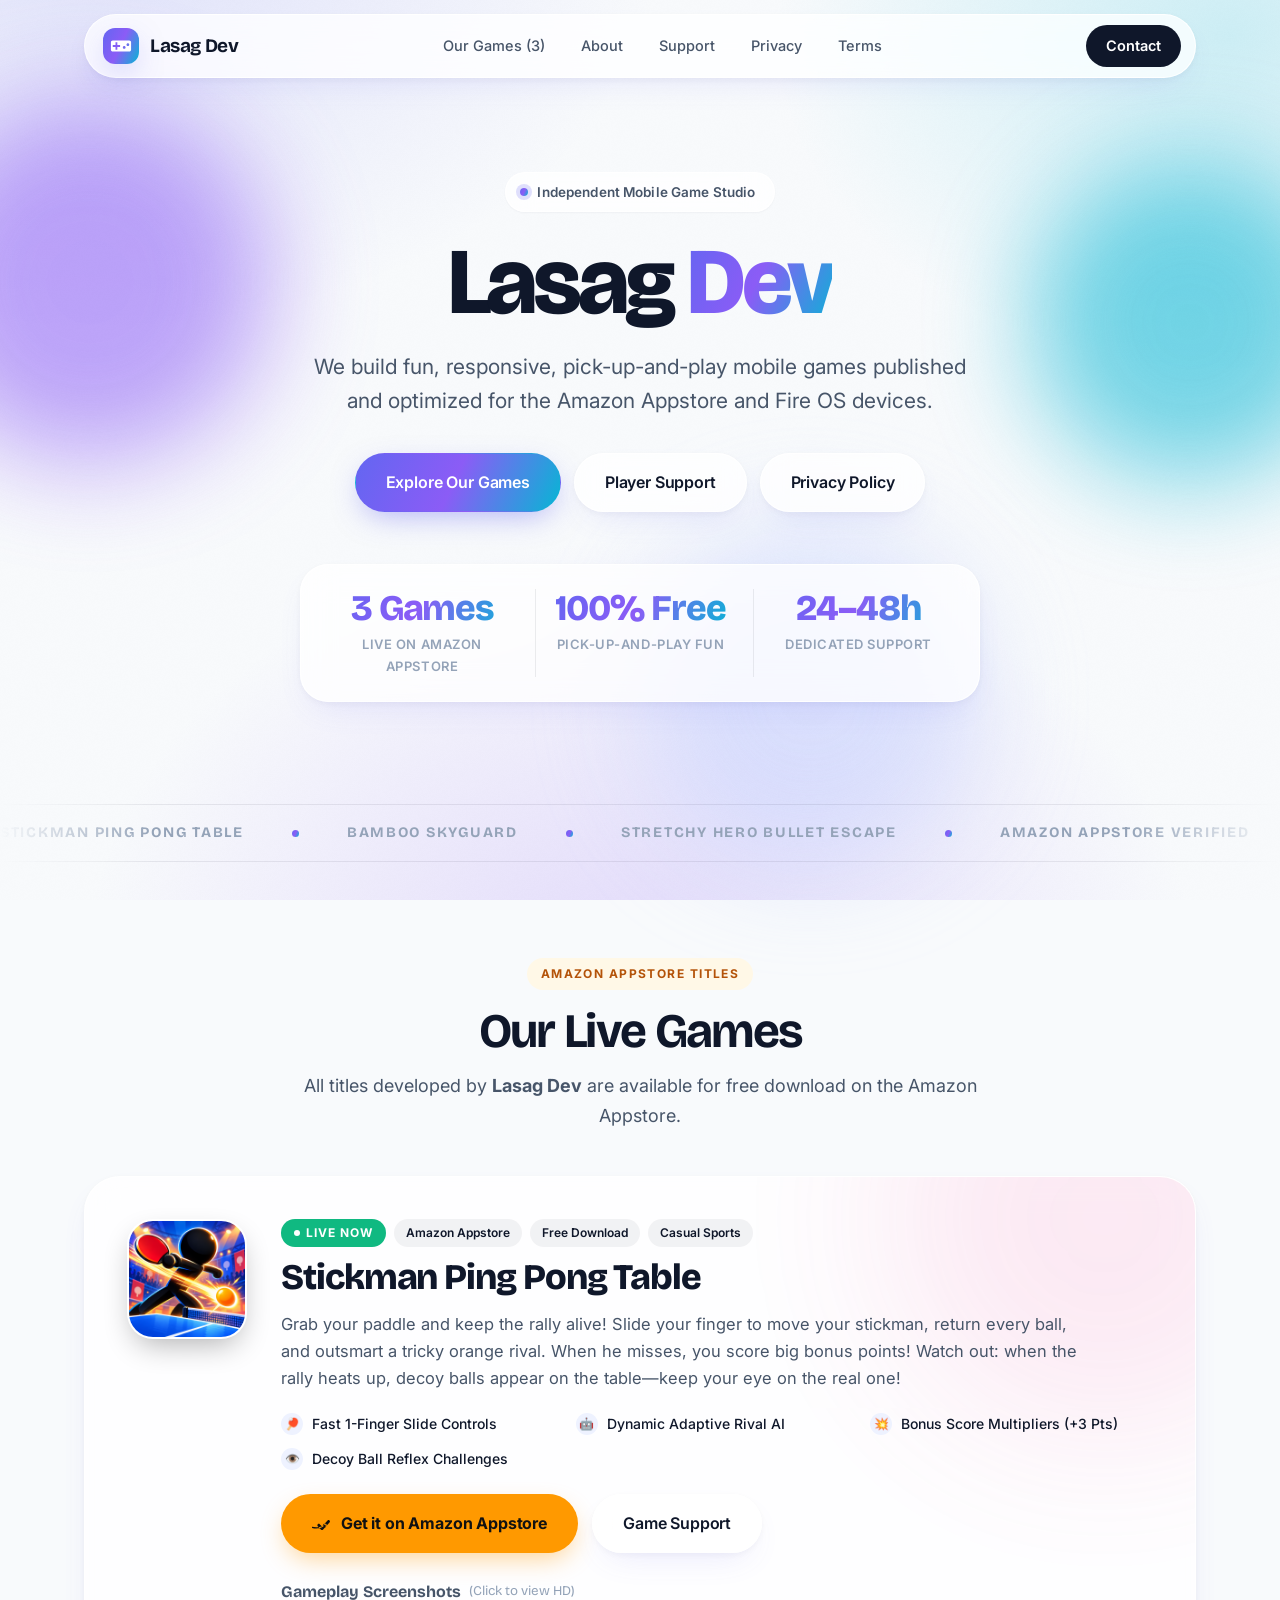
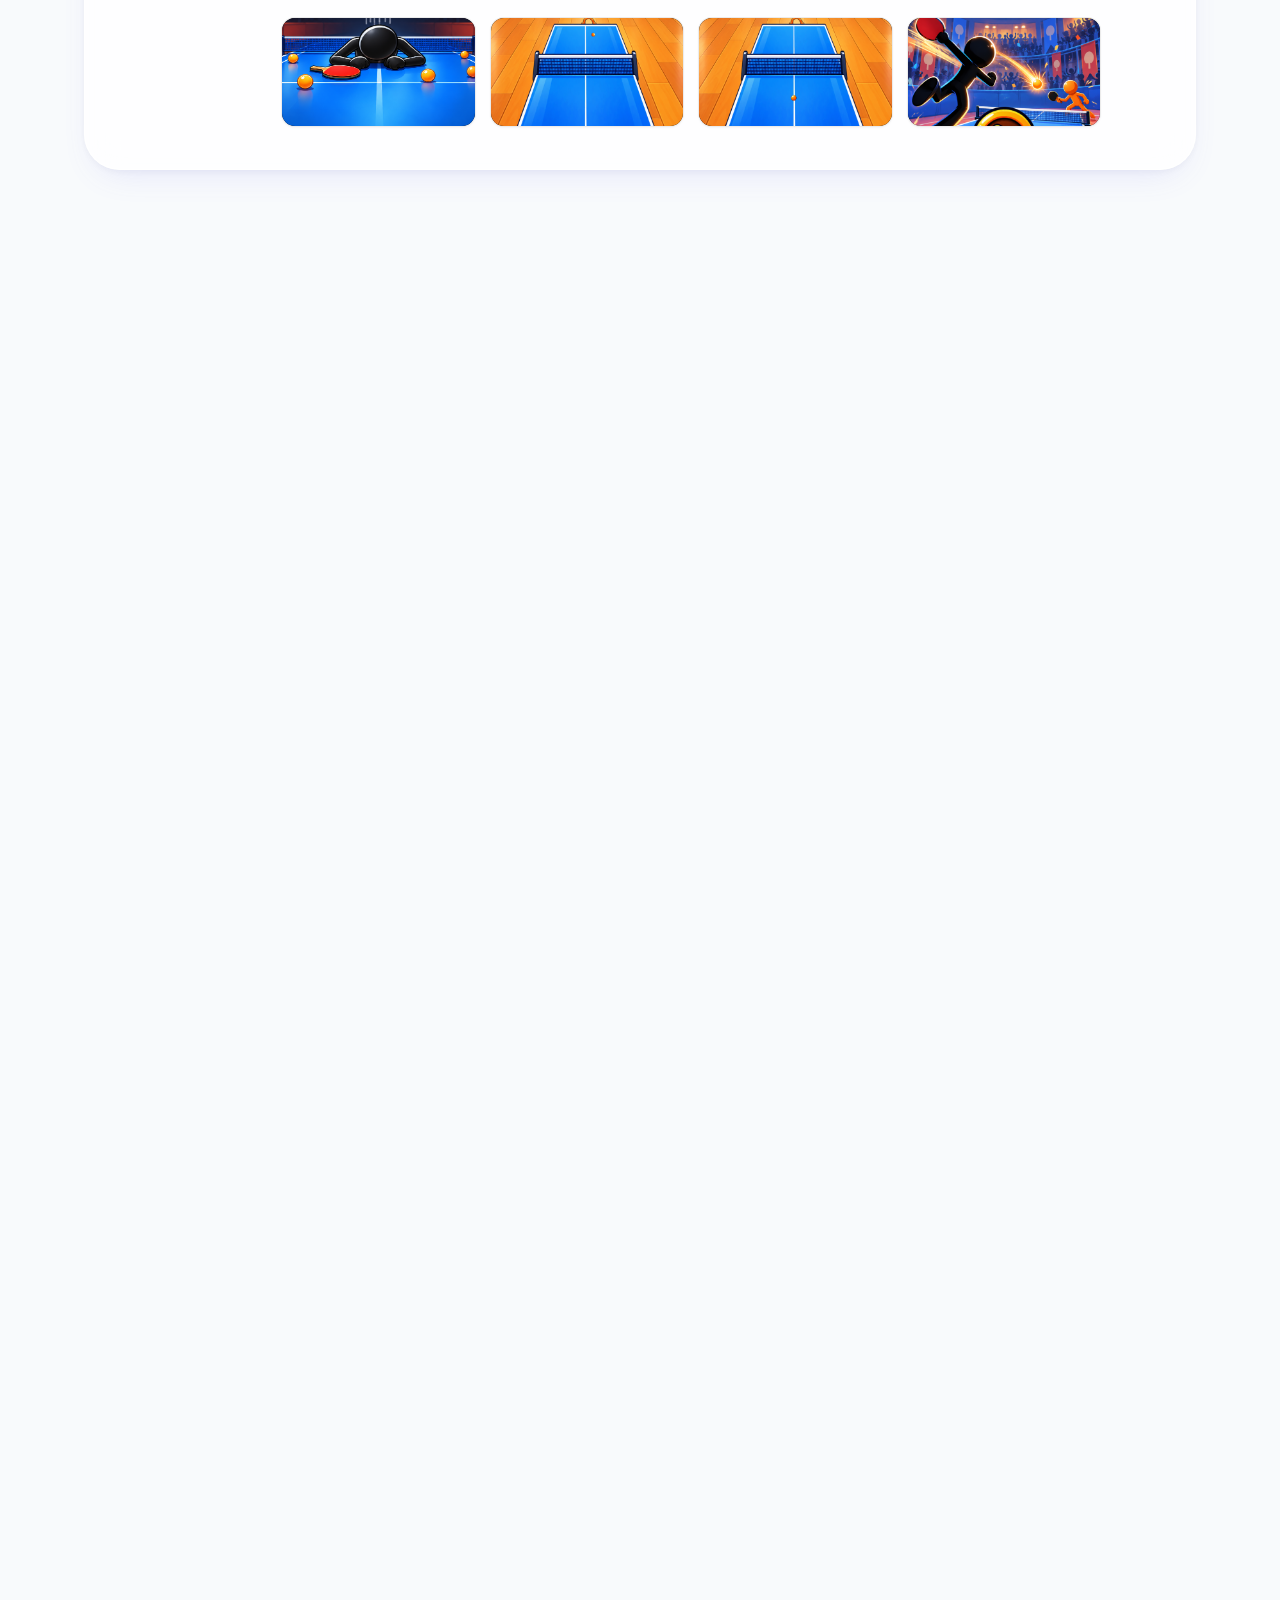
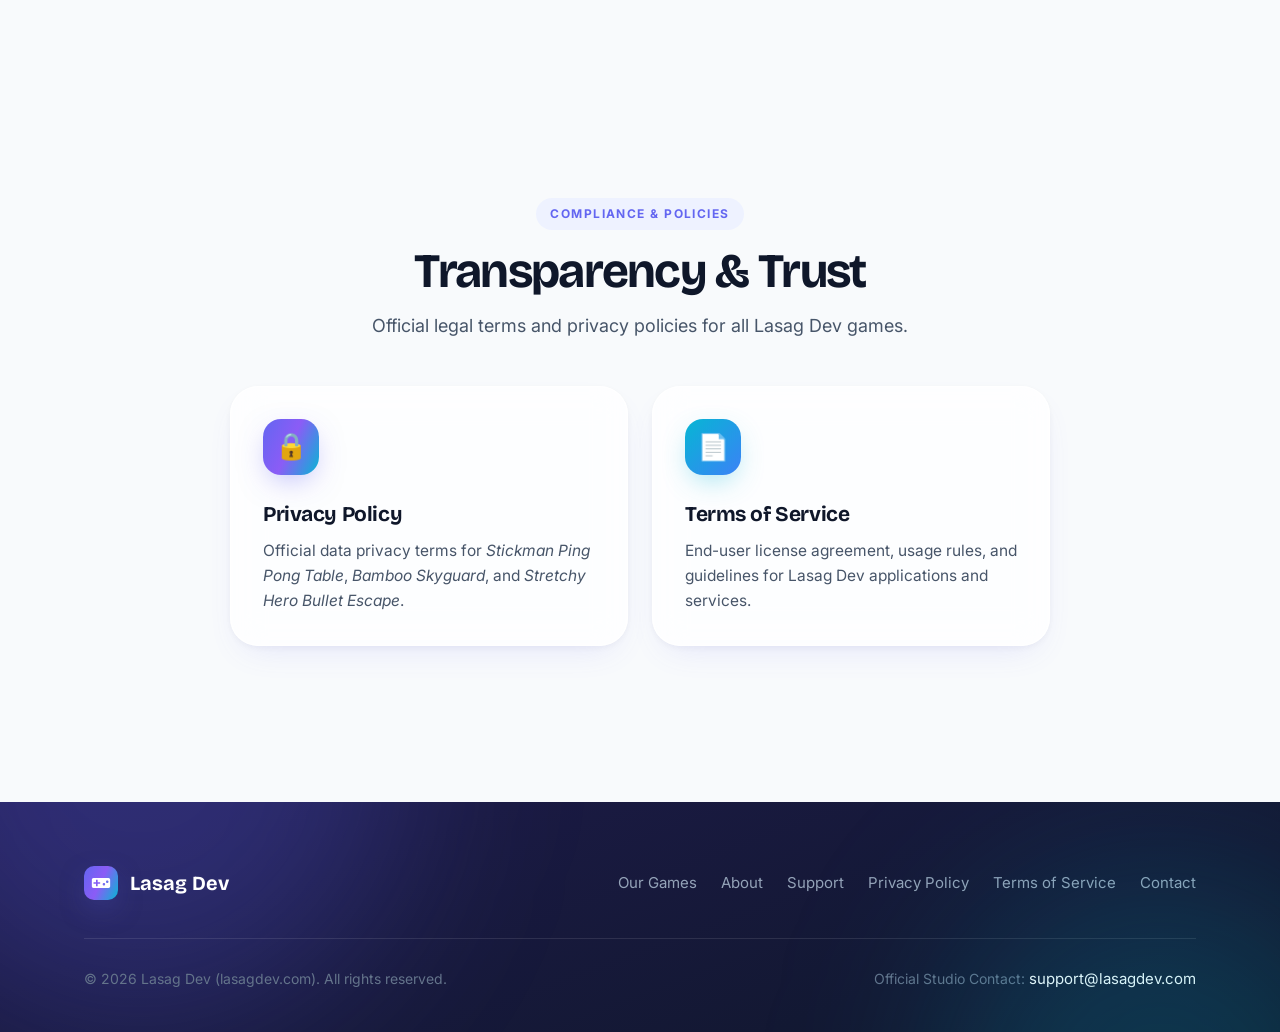
==== index.html @ f35bb665 "Add files via upload" ====
<!DOCTYPE html>
<html lang="en">
<head>
  <meta charset="utf-8">
  <meta name="viewport" content="width=device-width, initial-scale=1">
  <title>Lasag Dev — Official Amazon Appstore Mobile Games</title>
  <meta name="description" content="Lasag Dev is an independent game studio. Play our official Amazon Appstore games: Stickman Ping Pong Table, Bamboo Skyguard, and Stretchy Hero Bullet Escape.">
  <meta name="theme-color" content="#F8FAFC">
  <link rel="canonical" href="https://lasagdev.com/">

  <!-- Open Graph / Meta -->
  <meta property="og:type" content="website">
  <meta property="og:url" content="https://lasagdev.com/">
  <meta property="og:title" content="Lasag Dev — Official Amazon Appstore Mobile Games">
  <meta property="og:description" content="Independent game studio creating fun, fast-paced arcade and casual games on Amazon Appstore.">
  <meta property="og:site_name" content="Lasag Dev">
  <meta property="og:image" content="assets/game-icon.png">

  <link rel="icon" type="image/svg+xml" href="favicon.svg">
  <link rel="preconnect" href="https://fonts.googleapis.com">
  <link rel="preconnect" href="https://fonts.gstatic.com" crossorigin>
  <link href="https://fonts.googleapis.com/css2?family=Bricolage+Grotesque:opsz,wght@12..96,400..800&family=Inter:wght@400;500;600;700&display=swap" rel="stylesheet">
  <link rel="stylesheet" href="style.css">
</head>
<body>

<!-- Header -->
<header>
  <div class="wrap">
    <div class="nav">
      <a class="brand" href="/">
        <span class="brand-icon">
          <svg viewBox="0 0 24 24">
            <path d="M21 6H3c-1.1 0-2 .9-2 2v8c0 1.1.9 2 2 2h18c1.1 0 2-.9 2-2V8c0-1.1-.9-2-2-2zm-10 7H8v3H6v-3H3v-2h3V8h2v3h3v2zm4.5 2c-.83 0-1.5-.67-1.5-1.5s.67-1.5 1.5-1.5 1.5.67 1.5 1.5-.67 1.5-1.5 1.5zm4-3c-.83 0-1.5-.67-1.5-1.5S18.67 9 19.5 9s1.5.67 1.5 1.5-.67 1.5-1.5 1.5z"/>
          </svg>
        </span>
        <span>Lasag Dev</span>
      </a>

      <ul>
        <li><a href="#games">Our Games (3)</a></li>
        <li><a href="#about">About</a></li>
        <li><a href="#support">Support</a></li>
        <li><a href="privacy-policy.html">Privacy</a></li>
        <li><a href="terms.html">Terms</a></li>
      </ul>

      <div class="nav-actions">
        <a class="cta" href="mailto:support@lasagdev.com">Contact</a>
        <button class="menu-btn" id="menuBtn" aria-label="Toggle navigation menu" aria-expanded="false">
          <svg width="24" height="24" viewBox="0 0 24 24" fill="none" stroke="currentColor" stroke-width="2" stroke-linecap="round" stroke-linejoin="round">
            <line x1="3" y1="12" x2="21" y2="12"></line>
            <line x1="3" y1="6" x2="21" y2="6"></line>
            <line x1="3" y1="18" x2="21" y2="18"></line>
          </svg>
        </button>
      </div>
    </div>
  </div>
</header>

<!-- Mobile Navigation Drawer -->
<nav class="mobile-menu" id="mobileMenu">
  <a href="#games">Our Games (3 Live Titles)</a>
  <a href="#about">About Lasag Dev</a>
  <a href="#support">Player Support</a>
  <a href="privacy-policy.html">Privacy Policy</a>
  <a href="terms.html">Terms of Service</a>
  <a href="mailto:support@lasagdev.com">Contact (support@lasagdev.com)</a>
</nav>

<!-- Hero Section -->
<div class="hero">
  <span class="orb orb-1"></span>
  <span class="orb orb-2"></span>
  <span class="orb orb-3"></span>
  <div class="wrap">
    <div class="reveal">
      <span class="pill"><span class="dot"></span> Independent Mobile Game Studio</span>
      <h1>Lasag <span class="grad-text">Dev</span></h1>
      <p class="lede">We build fun, responsive, pick-up-and-play mobile games published and optimized for the Amazon Appstore and Fire OS devices.</p>
      <div class="btns">
        <a class="btn btn-primary" href="#games">Explore Our Games</a>
        <a class="btn btn-glass" href="#support">Player Support</a>
        <a class="btn btn-glass" href="privacy-policy.html">Privacy Policy</a>
      </div>
    </div>

    <!-- Quick Stats Bar -->
    <div class="stats reveal">
      <div class="stat">
        <b>3 Games</b>
        <span>Live on Amazon Appstore</span>
      </div>
      <div class="stat">
        <b>100% Free</b>
        <span>Pick-Up-And-Play Fun</span>
      </div>
      <div class="stat">
        <b>24–48h</b>
        <span>Dedicated Support</span>
      </div>
    </div>
  </div>
</div>

<!-- Marquee Infinite Ticker -->
<div class="marquee">
  <ul>
    <li>Stickman Ping Pong Table</li>
    <li>Bamboo Skyguard</li>
    <li>Stretchy Hero Bullet Escape</li>
    <li>Amazon Appstore Verified</li>
    <li>Fast 24-48h Support</li>
    <li>Clean Ad Policies</li>
    <li>Fire OS & Android Ready</li>
    <li>Stickman Ping Pong Table</li>
    <li>Bamboo Skyguard</li>
    <li>Stretchy Hero Bullet Escape</li>
    <li>Amazon Appstore Verified</li>
    <li>Fast 24-48h Support</li>
    <li>Clean Ad Policies</li>
    <li>Fire OS & Android Ready</li>
  </ul>
</div>

<!-- Games Showcase Section -->
<section id="games">
  <div class="wrap">
    <div class="head center reveal">
      <span class="tag amazon">Amazon Appstore Titles</span>
      <h2>Our Live Games</h2>
      <p>All titles developed by <strong>Lasag Dev</strong> are available for free download on the Amazon Appstore.</p>
    </div>

    <div class="games-showcase-list">

      <!-- GAME 1: Stickman Ping Pong Table -->
      <article class="game-showcase-card card-pink reveal" id="game-ping-pong">
        <div class="game-flex">
          <div class="game-icon-wrap">
            <img class="game-icon" src="assets/game-icon.png" alt="Stickman Ping Pong Table Icon" width="120" height="120" loading="lazy">
          </div>

          <div class="game-body">
            <div class="game-header-row">
              <div class="badges-group">
                <span class="badge-live">Live Now</span>
                <span class="badge-pill">Amazon Appstore</span>
                <span class="badge-pill">Free Download</span>
                <span class="badge-pill">Casual Sports</span>
              </div>
            </div>

            <h3 class="game-title">Stickman Ping Pong Table</h3>
            <p class="game-desc">
              Grab your paddle and keep the rally alive! Slide your finger to move your stickman, return every ball, and outsmart a tricky orange rival. When he misses, you score big bonus points! Watch out: when the rally heats up, decoy balls appear on the table—keep your eye on the real one!
            </p>

            <div class="feature-bullets">
              <div class="bullet-item">
                <span class="bullet-icon">🏓</span>
                <span>Fast 1-Finger Slide Controls</span>
              </div>
              <div class="bullet-item">
                <span class="bullet-icon">🤖</span>
                <span>Dynamic Adaptive Rival AI</span>
              </div>
              <div class="bullet-item">
                <span class="bullet-icon">💥</span>
                <span>Bonus Score Multipliers (+3 Pts)</span>
              </div>
              <div class="bullet-item">
                <span class="bullet-icon">👁️</span>
                <span>Decoy Ball Reflex Challenges</span>
              </div>
            </div>

            <div class="game-cta-row">
              <a class="btn btn-amazon" href="https://www.amazon.com/dp/B0HL55T3L6" target="_blank" rel="noopener noreferrer">
                <svg width="20" height="20" viewBox="0 0 24 24" fill="currentColor">
                  <path d="M13.9 14.7c-2.4 1.8-5.9 2.7-8.9 2.7-4.2 0-8-1.5-10.9-4-.2-.2 0-.5.2-.4 3.1 1.7 6.9 2.8 10.7 2.8 2.7 0 5.6-.6 8.3-1.8.4-.2.8.2.6.7zm2.4-1.7c-.3-.4-2-.2-2.9-.1-.3 0-.3-.2-.1-.4 1.4-1 3.7-.7 4.1-.2.4.4.1 2.8-1.2 3.8-.2.2-.4.1-.3-.1.4-.8.7-2.6.4-3zM21 7.8c-.3-.4-.7-.6-1.1-.6-.5 0-.9.2-1.2.6L12 15.1l-2.7-2.8c-.3-.4-.7-.6-1.2-.6-.5 0-.9.2-1.2.6-.6.7-.6 1.7 0 2.4l4 4.1c.3.3.7.5 1.1.5s.8-.2 1.1-.5l7.9-8.5c.7-.6.7-1.8 0-2.5z"/>
                </svg>
                Get it on Amazon Appstore
              </a>
              <a class="btn btn-glass" href="#support">Game Support</a>
            </div>

            <div class="gallery-section-title">
              <span>Gameplay Screenshots</span>
              <small style="color:var(--ink-3); font-weight:normal;">(Click to view HD)</small>
            </div>
            <div class="gallery-grid">
              <div class="gallery-thumb">
                <img src="assets/screen-1.png" alt="Stickman Ping Pong Table Screenshot 1" loading="lazy">
              </div>
              <div class="gallery-thumb">
                <img src="assets/screen-2.png" alt="Stickman Ping Pong Table Screenshot 2" loading="lazy">
              </div>
              <div class="gallery-thumb">
                <img src="assets/screen-3.png" alt="Stickman Ping Pong Table Screenshot 3" loading="lazy">
              </div>
              <div class="gallery-thumb">
                <img src="assets/screen-4.png" alt="Stickman Ping Pong Table Screenshot 4" loading="lazy">
              </div>
            </div>
          </div>
        </div>
      </article>

      <!-- GAME 2: Bamboo Skyguard -->
      <article class="game-showcase-card card-green reveal" id="game-bamboo">
        <div class="game-flex">
          <div class="game-icon-wrap">
            <img class="game-icon" src="assets/bamboo-icon.png" alt="Bamboo Skyguard Icon" width="120" height="120" loading="lazy">
          </div>

          <div class="game-body">
            <div class="game-header-row">
              <div class="badges-group">
                <span class="badge-live">Live Now</span>
                <span class="badge-pill">Amazon Appstore</span>
                <span class="badge-pill">Free Download</span>
                <span class="badge-pill">Arcade Shoot 'Em Up</span>
              </div>
            </div>

            <h3 class="game-title">Bamboo Skyguard</h3>
            <p class="game-desc">
              The skies above the bamboo forest are under attack—and only one pilot is brave enough to stop the invasion! Bamboo Skyguard is a fast, colorful arcade shoot 'em up starring a fearless panda ace pilot. Blast through waves of enemy fighter planes, tanks, and ground turrets, defeat giant bosses, and upgrade your red fighter plane!
            </p>

            <div class="feature-bullets">
              <div class="bullet-item">
                <span class="bullet-icon">🐼</span>
                <span>Fearless Panda Ace Pilot</span>
              </div>
              <div class="bullet-item">
                <span class="bullet-icon">✈️</span>
                <span>Fighter Plane Weapons & Upgrades</span>
              </div>
              <div class="bullet-item">
                <span class="bullet-icon">🛡️</span>
                <span>Epic Giant Boss Battles</span>
              </div>
              <div class="bullet-item">
                <span class="bullet-icon">🚀</span>
                <span>Intense Bullet-Hell Aerial Action</span>
              </div>
            </div>

            <div class="game-cta-row">
              <a class="btn btn-amazon" href="https://www.amazon.com/dp/B0HL72WLN7" target="_blank" rel="noopener noreferrer">
                <svg width="20" height="20" viewBox="0 0 24 24" fill="currentColor">
                  <path d="M13.9 14.7c-2.4 1.8-5.9 2.7-8.9 2.7-4.2 0-8-1.5-10.9-4-.2-.2 0-.5.2-.4 3.1 1.7 6.9 2.8 10.7 2.8 2.7 0 5.6-.6 8.3-1.8.4-.2.8.2.6.7zm2.4-1.7c-.3-.4-2-.2-2.9-.1-.3 0-.3-.2-.1-.4 1.4-1 3.7-.7 4.1-.2.4.4.1 2.8-1.2 3.8-.2.2-.4.1-.3-.1.4-.8.7-2.6.4-3zM21 7.8c-.3-.4-.7-.6-1.1-.6-.5 0-.9.2-1.2.6L12 15.1l-2.7-2.8c-.3-.4-.7-.6-1.2-.6-.5 0-.9.2-1.2.6-.6.7-.6 1.7 0 2.4l4 4.1c.3.3.7.5 1.1.5s.8-.2 1.1-.5l7.9-8.5c.7-.6.7-1.8 0-2.5z"/>
                </svg>
                Get it on Amazon Appstore
              </a>
              <a class="btn btn-glass" href="#support">Game Support</a>
            </div>

            <div class="gallery-section-title">
              <span>Gameplay Screenshots</span>
              <small style="color:var(--ink-3); font-weight:normal;">(Click to view HD)</small>
            </div>
            <div class="gallery-grid">
              <div class="gallery-thumb">
                <img src="assets/bamboo-screen-1.png" alt="Bamboo Skyguard Screenshot 1" loading="lazy">
              </div>
              <div class="gallery-thumb">
                <img src="assets/bamboo-screen-2.png" alt="Bamboo Skyguard Screenshot 2" loading="lazy">
              </div>
              <div class="gallery-thumb">
                <img src="assets/bamboo-screen-3.png" alt="Bamboo Skyguard Screenshot 3" loading="lazy">
              </div>
            </div>
          </div>
        </div>
      </article>

      <!-- GAME 3: Stretchy Hero Bullet Escape -->
      <article class="game-showcase-card card-blue reveal" id="game-stretchy">
        <div class="game-flex">
          <div class="game-icon-wrap">
            <img class="game-icon" src="assets/stretchy-icon.png" alt="Stretchy Hero Bullet Escape Icon" width="120" height="120" loading="lazy">
          </div>

          <div class="game-body">
            <div class="game-header-row">
              <div class="badges-group">
                <span class="badge-live">Live Now</span>
                <span class="badge-pill">Amazon Appstore</span>
                <span class="badge-pill">Free Download</span>
                <span class="badge-pill">Action Puzzle</span>
              </div>
            </div>

            <h3 class="game-title">Stretchy Hero Bullet Escape</h3>
            <p class="game-desc">
              Enemies have you in their sights—can you bend out of the way fast enough? Stretchy Hero Bullet Escape is a fast-paced, deeply satisfying action puzzle game. Control a hero with a super-flexible rubber body: bend, stretch, and contort around flying bullets and ninja stars, then slingshot back to eliminate your enemies!
            </p>

            <div class="feature-bullets">
              <div class="bullet-item">
                <span class="bullet-icon">🤸</span>
                <span>Super-Rubbery Elastic Physics</span>
              </div>
              <div class="bullet-item">
                <span class="bullet-icon">⚡</span>
                <span>High-Speed Bullet & Shuriken Dodging</span>
              </div>
              <div class="bullet-item">
                <span class="bullet-icon">🎯</span>
                <span>Precision Counter-Strike Mechanics</span>
              </div>
              <div class="bullet-item">
                <span class="bullet-icon">🧩</span>
                <span>Satisfying Bite-Sized Puzzle Levels</span>
              </div>
            </div>

            <div class="game-cta-row">
              <a class="btn btn-amazon" href="https://www.amazon.com/Lasag-Dev-Stretchy-Bullet-Escape/dp/B0HJR7V6V8" target="_blank" rel="noopener noreferrer">
                <svg width="20" height="20" viewBox="0 0 24 24" fill="currentColor">
                  <path d="M13.9 14.7c-2.4 1.8-5.9 2.7-8.9 2.7-4.2 0-8-1.5-10.9-4-.2-.2 0-.5.2-.4 3.1 1.7 6.9 2.8 10.7 2.8 2.7 0 5.6-.6 8.3-1.8.4-.2.8.2.6.7zm2.4-1.7c-.3-.4-2-.2-2.9-.1-.3 0-.3-.2-.1-.4 1.4-1 3.7-.7 4.1-.2.4.4.1 2.8-1.2 3.8-.2.2-.4.1-.3-.1.4-.8.7-2.6.4-3zM21 7.8c-.3-.4-.7-.6-1.1-.6-.5 0-.9.2-1.2.6L12 15.1l-2.7-2.8c-.3-.4-.7-.6-1.2-.6-.5 0-.9.2-1.2.6-.6.7-.6 1.7 0 2.4l4 4.1c.3.3.7.5 1.1.5s.8-.2 1.1-.5l7.9-8.5c.7-.6.7-1.8 0-2.5z"/>
                </svg>
                Get it on Amazon Appstore
              </a>
              <a class="btn btn-glass" href="#support">Game Support</a>
            </div>

            <div class="gallery-section-title">
              <span>Gameplay Screenshots</span>
              <small style="color:var(--ink-3); font-weight:normal;">(Click to view HD)</small>
            </div>
            <div class="gallery-grid">
              <div class="gallery-thumb">
                <img src="assets/stretchy-screen-1.png" alt="Stretchy Hero Bullet Escape Screenshot 1" loading="lazy">
              </div>
              <div class="gallery-thumb">
                <img src="assets/stretchy-screen-2.png" alt="Stretchy Hero Bullet Escape Screenshot 2" loading="lazy">
              </div>
              <div class="gallery-thumb">
                <img src="assets/stretchy-screen-3.png" alt="Stretchy Hero Bullet Escape Screenshot 3" loading="lazy">
              </div>
            </div>
          </div>
        </div>
      </article>

    </div>
  </div>
</section>

<!-- About Studio Section -->
<section id="about">
  <div class="wrap">
    <div class="head center reveal">
      <span class="tag y">About Lasag Dev</span>
      <h2>Crafted with passion, built for players.</h2>
      <p>At Lasag Dev, we focus on delivering high quality, fun, and transparent mobile gaming experiences on the Amazon Appstore.</p>
    </div>

    <div class="grid reveal">
      <div class="card">
        <div class="chip">🔒</div>
        <h3>Player-First Privacy</h3>
        <p>We respect your privacy. Our games never harvest personal contact lists, phone numbers, microphone inputs, or intrusive location data.</p>
      </div>

      <div class="card">
        <div class="chip">⚡</div>
        <h3>Optimized for Amazon Devices</h3>
        <p>Lightweight package sizes, instant loading times, and battery-friendly frame rates optimized across Fire OS tablets and devices.</p>
      </div>

      <div class="card">
        <div class="chip">💬</div>
        <h3>Direct Support</h3>
        <p>Have an inquiry, found an issue, or want to suggest new features for any of our games? Contact us directly at <a href="mailto:support@lasagdev.com" style="color:var(--primary); font-weight:600;">support@lasagdev.com</a>.</p>
      </div>
    </div>
  </div>
</section>

<!-- Support Section -->
<section id="support">
  <div class="wrap">
    <div class="contact reveal">
      <span class="tag g">Player Support</span>
      <h2>Need help with a game or account?</h2>
      <p>Whether you need assistance with <strong>Stickman Ping Pong Table</strong>, <strong>Bamboo Skyguard</strong>, or <strong>Stretchy Hero Bullet Escape</strong>, our studio is here to help.</p>

      <div class="email-box">
        <a class="mail" href="mailto:support@lasagdev.com">support@lasagdev.com</a>
        <button class="copy-btn" id="copyEmailBtn" type="button" title="Copy email address">
          <svg width="16" height="16" viewBox="0 0 24 24" fill="none" stroke="currentColor" stroke-width="2" stroke-linecap="round" stroke-linejoin="round">
            <rect x="9" y="9" width="13" height="13" rx="2" ry="2"></rect>
            <path d="M5 15H4a2 2 0 0 1-2-2V4a2 2 0 0 1 2-2h9a2 2 0 0 1 2 2v1"></path>
          </svg>
          Copy
        </button>
      </div>

      <small>We typically reply within 24 to 48 business hours.</small>

      <div class="support-features">
        <div class="support-pill-card">
          <b>🐛 Bug Reports & Gameplay</b>
          <span>Please include your game title and Amazon device model (e.g. Fire HD 10) for faster diagnostics.</span>
        </div>
        <div class="support-pill-card">
          <b>📦 Amazon Appstore Inquiries</b>
          <span>Assistance with download, installation, performance, or version updates.</span>
        </div>
        <div class="support-pill-card">
          <b>🛡️ Data Inquiries & GDPR</b>
          <span>Request data details, deletion, or privacy assistance at any time under GDPR & CCPA.</span>
        </div>
      </div>
    </div>
  </div>
</section>

<!-- Legal Section -->
<section id="legal">
  <div class="wrap">
    <div class="head center reveal">
      <span class="tag">Compliance & Policies</span>
      <h2>Transparency & Trust</h2>
      <p>Official legal terms and privacy policies for all Lasag Dev games.</p>
    </div>

    <div class="grid two">
      <a class="card linkcard reveal" href="privacy-policy.html">
        <div class="chip">🔒</div>
        <h3>Privacy Policy</h3>
        <p>Official data privacy terms for <em>Stickman Ping Pong Table</em>, <em>Bamboo Skyguard</em>, and <em>Stretchy Hero Bullet Escape</em>.</p>
      </a>
      <a class="card linkcard reveal" href="terms.html">
        <div class="chip">📄</div>
        <h3>Terms of Service</h3>
        <p>End-user license agreement, usage rules, and guidelines for Lasag Dev applications and services.</p>
      </a>
    </div>
  </div>
</section>

<!-- Footer -->
<footer>
  <div class="wrap foot">
    <div class="fbrand">
      <span class="fbrand-icon">
        <svg viewBox="0 0 24 24">
          <path d="M21 6H3c-1.1 0-2 .9-2 2v8c0 1.1.9 2 2 2h18c1.1 0 2-.9 2-2V8c0-1.1-.9-2-2-2zm-10 7H8v3H6v-3H3v-2h3V8h2v3h3v2zm4.5 2c-.83 0-1.5-.67-1.5-1.5s.67-1.5 1.5-1.5 1.5.67 1.5 1.5-.67 1.5-1.5 1.5zm4-3c-.83 0-1.5-.67-1.5-1.5S18.67 9 19.5 9s1.5.67 1.5 1.5-.67 1.5-1.5 1.5z"/>
        </svg>
      </span>
      <span>Lasag Dev</span>
    </div>

    <nav>
      <a href="#games">Our Games</a>
      <a href="#about">About</a>
      <a href="#support">Support</a>
      <a href="privacy-policy.html">Privacy Policy</a>
      <a href="terms.html">Terms of Service</a>
      <a href="mailto:support@lasagdev.com">Contact</a>
    </nav>

    <div class="copy">
      <div>&copy; <span id="y">2026</span> Lasag Dev (lasagdev.com). All rights reserved.</div>
      <div>Official Studio Contact: <a href="mailto:support@lasagdev.com" style="color:#FFF;">support@lasagdev.com</a></div>
    </div>
  </div>
</footer>

<!-- Screenshot Lightbox Modal -->
<div id="lightboxModal" class="lightbox-modal" role="dialog" aria-modal="true" aria-label="Screenshot Preview">
  <div class="lightbox-img-wrap">
    <button id="lightboxClose" class="lightbox-close" aria-label="Close modal">&times;</button>
    <img id="lightboxImg" class="lightbox-img" src="" alt="Screenshot expanded view">
  </div>
</div>

<!-- Toast Feedback -->
<div id="toast" class="toast" role="status" aria-live="polite"></div>

<script src="script.js"></script>
</body>
</html>
---- style.css ----
/* ===========================================================
   Lasag Dev (lasagdev.com) — Official Theme & Styles
   Palette: Electric Indigo & Cyber Violet to Vivid Cyan
   Amazon Appstore Focused Game Studio
   =========================================================== */

:root {
  color-scheme: light;

  --bone: #F8FAFC;
  --white: #FFFFFF;
  --ink: #0F172A;
  --ink-2: #475569;
  --ink-3: #94A3B8;

  --primary: #6366F1;
  --primary-hover: #4F46E5;
  --primary-wash: #EEF2FF;
  
  --violet: #8B5CF6;
  --violet-wash: #F5F3FF;
  
  --cyan: #06B6D4;
  --cyan-hover: #0891B2;
  --cyan-wash: #ECFEFF;

  --emerald: #10B981;
  --emerald-wash: #ECFDF5;

  --amazon: #FF9900;
  --amazon-hover: #FFAC33;
  --amazon-wash: #FFF8E7;

  --amber: #F59E0B;
  --amber-wash: #FFFBEB;

  --nardo: #64748B;
  --nardo-wash: #F1F5F9;

  --grad: linear-gradient(115deg, #6366F1 0%, #8B5CF6 48%, #06B6D4 100%);
  --grad-hover: linear-gradient(115deg, #4F46E5 0%, #7C3AED 48%, #0891B2 100%);
  --grad-soft: linear-gradient(115deg, #EEF2FF 0%, #F5F3FF 50%, #ECFEFF 100%);
  --grad-dark: linear-gradient(160deg, #1E1B4B 0%, #0F172A 100%);

  --glass: rgba(255, 255, 255, 0.78);
  --glass-line: rgba(255, 255, 255, 0.92);
  --hair: rgba(15, 23, 42, 0.08);

  --sh-1: 0 1px 2px rgba(15, 23, 42, 0.04);
  --sh-2: 0 2px 6px rgba(15, 23, 42, 0.04), 0 14px 34px -14px rgba(99, 102, 241, 0.16);
  --sh-3: 0 4px 12px rgba(15, 23, 42, 0.06), 0 28px 60px -20px rgba(99, 102, 241, 0.24);
  --glow: 0 10px 30px -8px rgba(99, 102, 241, 0.50);
  --glow-cyan: 0 10px 30px -8px rgba(6, 182, 212, 0.45);
  --glow-amazon: 0 10px 26px -6px rgba(255, 153, 0, 0.45);

  --r-sm: 14px;
  --r: 20px;
  --r-lg: 28px;
  --r-xl: 36px;
  --wrap: 1160px;
  --font: "Inter", -apple-system, BlinkMacSystemFont, "Segoe UI", Roboto, sans-serif;
  --display: "Bricolage Grotesque", "Inter", sans-serif;
}

*, *::before, *::after {
  box-sizing: border-box;
}

html {
  scroll-behavior: smooth;
  -webkit-text-size-adjust: 100%;
}

body {
  margin: 0;
  background: var(--bone);
  color: var(--ink);
  font: 400 17px/1.65 var(--font);
  -webkit-font-smoothing: antialiased;
  overflow-x: hidden;
  position: relative;
}

/* Background animated glow orbs mesh */
body::before {
  content: "";
  position: fixed;
  inset: 0;
  z-index: -2;
  pointer-events: none;
  background:
    radial-gradient(900px 620px at 8% -6%, rgba(99, 102, 241, 0.16), transparent 62%),
    radial-gradient(760px 560px at 96% 4%, rgba(6, 182, 212, 0.18), transparent 60%),
    radial-gradient(900px 700px at 50% 108%, rgba(139, 92, 246, 0.20), transparent 62%),
    var(--bone);
}

/* Grain overlay */
body::after {
  content: "";
  position: fixed;
  inset: 0;
  z-index: -1;
  pointer-events: none;
  opacity: 0.35;
  background-image: url("data:image/svg+xml,%3Csvg xmlns='http://www.w3.org/2000/svg' width='140' height='140'%3E%3Cfilter id='n'%3E%3CfeTurbulence type='fractalNoise' baseFrequency='.85' numOctaves='3'/%3E%3CfeColorMatrix type='saturate' values='0'/%3E%3C/filter%3E%3Crect width='140' height='140' filter='url(%23n)' opacity='.045'/%3E%3C/svg%3E");
}

a {
  color: var(--ink);
  text-decoration: none;
}

.wrap {
  max-width: var(--wrap);
  margin: 0 auto;
  padding: 0 24px;
}

.grad-text {
  background: var(--grad);
  -webkit-background-clip: text;
  background-clip: text;
  color: transparent;
}

/* ---------------- HEADER & NAV ---------------- */
header {
  position: sticky;
  top: 0;
  z-index: 100;
  padding: 14px 0;
}

.nav {
  display: flex;
  align-items: center;
  justify-content: space-between;
  gap: 16px;
  padding: 10px 14px 10px 18px;
  border-radius: 999px;
  background: var(--glass);
  backdrop-filter: blur(20px) saturate(160%);
  -webkit-backdrop-filter: blur(20px) saturate(160%);
  border: 1px solid var(--glass-line);
  box-shadow: var(--sh-2);
  transition: all 0.2s ease;
}

.brand {
  display: flex;
  align-items: center;
  gap: 11px;
  font-family: var(--display);
  font-weight: 700;
  font-size: 19px;
  letter-spacing: -0.02em;
  user-select: none;
}

.brand-icon {
  width: 36px;
  height: 36px;
  border-radius: 12px;
  background: var(--grad);
  display: grid;
  place-items: center;
  box-shadow: var(--glow);
  flex-shrink: 0;
}

.brand-icon svg {
  width: 22px;
  height: 22px;
  fill: #FFFFFF;
}

.nav ul {
  display: flex;
  gap: 4px;
  list-style: none;
  margin: 0;
  padding: 0;
  align-items: center;
}

.nav ul a {
  display: block;
  padding: 8px 16px;
  border-radius: 999px;
  font-size: 14.5px;
  font-weight: 500;
  color: var(--ink-2);
  transition: background 0.18s, color 0.18s;
}

.nav ul a:hover,
.nav ul a.active {
  background: rgba(99, 102, 241, 0.08);
  color: var(--primary);
}

.nav .nav-actions {
  display: flex;
  align-items: center;
  gap: 10px;
}

.nav .cta {
  padding: 9px 20px;
  border-radius: 999px;
  background: var(--ink);
  color: #fff;
  font-weight: 600;
  font-size: 14.5px;
  transition: transform 0.18s, box-shadow 0.18s, background 0.18s;
  white-space: nowrap;
}

.nav .cta:hover {
  transform: translateY(-1px);
  box-shadow: 0 8px 20px -8px rgba(15, 23, 42, 0.6);
  background: #000;
}

/* Mobile Hamburger Toggle */
.menu-btn {
  display: none;
  background: transparent;
  border: none;
  cursor: pointer;
  padding: 8px;
  border-radius: 50%;
  color: var(--ink);
  width: 40px;
  height: 40px;
  place-items: center;
}

.menu-btn:focus-visible {
  outline: 2px solid var(--primary);
}

.mobile-menu {
  display: none;
}

/* ---------------- HERO ---------------- */
.hero {
  position: relative;
  padding: 80px 0 34px;
  text-align: center;
}

.orb {
  position: absolute;
  border-radius: 50%;
  filter: blur(52px);
  opacity: 0.55;
  pointer-events: none;
  z-index: -1;
}

.orb-1 {
  width: 360px;
  height: 360px;
  background: var(--violet);
  left: -90px;
  top: 10px;
  animation: float 16s ease-in-out infinite;
}

.orb-2 {
  width: 320px;
  height: 320px;
  background: var(--cyan);
  right: -70px;
  top: 70px;
  animation: float 19s ease-in-out infinite reverse;
}

.orb-3 {
  width: 340px;
  height: 340px;
  background: #C7D2FE;
  left: 50%;
  bottom: -130px;
  animation: float 22s ease-in-out infinite;
}

@keyframes float {
  0%, 100% { transform: translate(0, 0); }
  50% { transform: translate(22px, -26px); }
}

.pill {
  display: inline-flex;
  align-items: center;
  gap: 9px;
  margin: 0 0 24px;
  padding: 8px 18px 8px 14px;
  border-radius: 999px;
  background: var(--glass);
  border: 1px solid var(--glass-line);
  backdrop-filter: blur(14px);
  -webkit-backdrop-filter: blur(14px);
  box-shadow: var(--sh-1);
  font-size: 13.5px;
  font-weight: 600;
  letter-spacing: 0.01em;
  color: var(--ink-2);
}

.pill .dot {
  width: 8px;
  height: 8px;
  border-radius: 50%;
  background: var(--grad);
  box-shadow: 0 0 0 4px rgba(99, 102, 241, 0.20);
  animation: pulseDot 2.2s infinite;
}

@keyframes pulseDot {
  0%, 100% { transform: scale(1); opacity: 1; }
  50% { transform: scale(1.25); opacity: 0.8; }
}

h1 {
  font-family: var(--display);
  font-weight: 800;
  font-size: clamp(46px, 8.5vw, 94px);
  line-height: 0.98;
  letter-spacing: -0.045em;
  margin: 0 auto 22px;
  max-width: 14ch;
}

.lede {
  color: var(--ink-2);
  font-size: clamp(17px, 2.1vw, 21px);
  max-width: 680px;
  margin: 0 auto 36px;
  line-height: 1.6;
}

.btns {
  display: flex;
  gap: 13px;
  justify-content: center;
  flex-wrap: wrap;
}

.btn {
  position: relative;
  display: inline-flex;
  align-items: center;
  justify-content: center;
  gap: 9px;
  padding: 15px 30px;
  border-radius: 999px;
  font-weight: 600;
  font-size: 16px;
  letter-spacing: -0.01em;
  border: 1px solid transparent;
  cursor: pointer;
  transition: transform 0.18s cubic-bezier(0.2, 0.7, 0.3, 1), box-shadow 0.18s, background 0.18s;
  text-decoration: none;
}

.btn:hover {
  transform: translateY(-3px);
}

.btn-primary {
  background: var(--grad);
  color: #fff;
  box-shadow: var(--glow);
}

.btn-primary:hover {
  background: var(--grad-hover);
  box-shadow: 0 16px 40px -10px rgba(99, 102, 241, 0.65);
}

.btn-glass {
  background: var(--glass);
  border-color: var(--glass-line);
  color: var(--ink);
  box-shadow: var(--sh-2);
  backdrop-filter: blur(14px);
  -webkit-backdrop-filter: blur(14px);
}

.btn-glass:hover {
  box-shadow: var(--sh-3);
  background: #FFFFFF;
}

.btn-amazon {
  background: var(--amazon);
  color: #111;
  font-weight: 700;
  box-shadow: var(--glow-amazon);
}

.btn-amazon:hover {
  background: var(--amazon-hover);
  box-shadow: 0 14px 32px -6px rgba(255, 153, 0, 0.65);
}

/* Stats Row */
.stats {
  display: grid;
  grid-template-columns: repeat(3, 1fr);
  gap: 8px;
  max-width: 680px;
  margin: 52px auto 0;
  padding: 24px 16px;
  border-radius: var(--r-lg);
  background: var(--glass);
  border: 1px solid var(--glass-line);
  box-shadow: var(--sh-2);
  backdrop-filter: blur(16px);
  -webkit-backdrop-filter: blur(16px);
}

.stat {
  padding: 0 12px;
}

.stat b {
  display: block;
  font-family: var(--display);
  font-weight: 800;
  font-size: clamp(24px, 4.4vw, 36px);
  letter-spacing: -0.03em;
  line-height: 1.1;
  background: var(--grad);
  -webkit-background-clip: text;
  background-clip: text;
  color: transparent;
}

.stat span {
  display: block;
  font-size: 13px;
  color: var(--ink-3);
  margin-top: 6px;
  letter-spacing: 0.04em;
  text-transform: uppercase;
  font-weight: 600;
}

.stat + .stat {
  border-left: 1px solid var(--hair);
}

/* ---------------- MARQUEE TICKER ---------------- */
.marquee {
  margin: 68px 0 0;
  padding: 16px 0;
  border-top: 1px solid var(--hair);
  border-bottom: 1px solid var(--hair);
  overflow: hidden;
  -webkit-mask-image: linear-gradient(90deg, transparent, #000 12%, #000 88%, transparent);
  mask-image: linear-gradient(90deg, transparent, #000 12%, #000 88%, transparent);
}

.marquee ul {
  display: flex;
  gap: 48px;
  list-style: none;
  margin: 0;
  padding: 0;
  width: max-content;
  animation: slide 34s linear infinite;
}

.marquee li {
  font-family: var(--display);
  font-weight: 700;
  font-size: 14.5px;
  letter-spacing: 0.12em;
  text-transform: uppercase;
  color: var(--ink-3);
  display: flex;
  align-items: center;
  gap: 48px;
  white-space: nowrap;
}

.marquee li::after {
  content: "";
  width: 7px;
  height: 7px;
  border-radius: 50%;
  background: var(--grad);
  flex: none;
}

@keyframes slide {
  to { transform: translateX(-50%); }
}

/* ---------------- SECTIONS COMMON ---------------- */
section {
  padding: 96px 0;
  position: relative;
}

.head {
  max-width: 700px;
  margin: 0 0 46px;
}

.head.center {
  margin-left: auto;
  margin-right: auto;
  text-align: center;
}

.tag {
  display: inline-block;
  margin: 0 0 16px;
  padding: 6px 14px;
  border-radius: 999px;
  background: var(--primary-wash);
  color: var(--primary);
  font-size: 12px;
  font-weight: 700;
  letter-spacing: 0.12em;
  text-transform: uppercase;
}

.tag.live {
  background: var(--emerald-wash);
  color: #065F46;
}

.tag.amazon {
  background: var(--amazon-wash);
  color: #B45309;
}

.tag.cyan {
  background: var(--cyan-wash);
  color: #0891B2;
}

.tag.y {
  background: var(--amber-wash);
  color: #92400E;
}

.tag.g {
  background: var(--nardo-wash);
  color: #475569;
}

h2 {
  font-family: var(--display);
  font-weight: 700;
  font-size: clamp(30px, 4.6vw, 48px);
  line-height: 1.06;
  letter-spacing: -0.035em;
  margin: 0 0 14px;
}

.head p {
  color: var(--ink-2);
  font-size: 18px;
  margin: 0;
}

/* ---------------- FULL GAMES SHOWCASE LIST ---------------- */
.games-showcase-list {
  display: flex;
  flex-direction: column;
  gap: 40px;
}

.game-showcase-card {
  position: relative;
  border-radius: var(--r-xl);
  background: var(--glass);
  border: 1px solid var(--glass-line);
  box-shadow: var(--sh-2);
  backdrop-filter: blur(18px);
  -webkit-backdrop-filter: blur(18px);
  padding: 42px;
  overflow: hidden;
  transition: transform 0.25s cubic-bezier(0.2, 0.7, 0.3, 1), box-shadow 0.25s;
}

.game-showcase-card:hover {
  transform: translateY(-4px);
  box-shadow: var(--sh-3);
}

.game-showcase-card::before {
  content: "";
  position: absolute;
  width: 440px;
  height: 440px;
  border-radius: 50%;
  filter: blur(85px);
  top: -180px;
  right: -130px;
  pointer-events: none;
  opacity: 0.45;
}

.card-pink::before { background: rgba(236, 72, 153, 0.25); }
.card-green::before { background: rgba(16, 185, 129, 0.25); }
.card-blue::before { background: rgba(6, 182, 212, 0.25); }

.game-flex {
  position: relative;
  display: grid;
  grid-template-columns: auto 1fr;
  gap: 34px;
  align-items: start;
}

.game-icon-wrap {
  flex-shrink: 0;
}

.game-icon {
  width: 120px;
  height: 120px;
  border-radius: 26px;
  box-shadow: 0 12px 30px -8px rgba(0, 0, 0, 0.32);
  display: block;
  background: #FFF;
  border: 2px solid var(--glass-line);
  transition: transform 0.25s ease;
}

.game-icon:hover {
  transform: scale(1.04);
}

.game-body {
  display: flex;
  flex-direction: column;
}

.game-header-row {
  display: flex;
  align-items: center;
  justify-content: space-between;
  gap: 16px;
  margin-bottom: 10px;
  flex-wrap: wrap;
}

.badges-group {
  display: flex;
  align-items: center;
  gap: 8px;
  flex-wrap: wrap;
}

.badge-live {
  display: inline-flex;
  align-items: center;
  gap: 6px;
  padding: 4px 13px;
  border-radius: 999px;
  background: var(--emerald);
  color: #FFFFFF;
  font-size: 12px;
  font-weight: 700;
  letter-spacing: 0.08em;
  text-transform: uppercase;
}

.badge-live::before {
  content: "";
  width: 6px;
  height: 6px;
  border-radius: 50%;
  background: #FFFFFF;
  animation: pulseDot 2s infinite;
}

.badge-pill {
  padding: 4px 12px;
  border-radius: 999px;
  background: rgba(15, 23, 42, 0.05);
  color: var(--ink);
  font-size: 12px;
  font-weight: 600;
}

.game-title {
  font-family: var(--display);
  font-size: clamp(24px, 3.4vw, 36px);
  font-weight: 800;
  letter-spacing: -0.03em;
  margin: 0 0 12px;
  line-height: 1.15;
}

.game-desc {
  color: var(--ink-2);
  font-size: 16.5px;
  line-height: 1.65;
  margin: 0 0 20px;
  max-width: 800px;
}

.feature-bullets {
  display: grid;
  grid-template-columns: repeat(auto-fit, minmax(210px, 1fr));
  gap: 12px;
  margin-bottom: 24px;
}

.bullet-item {
  display: flex;
  align-items: center;
  gap: 9px;
  font-size: 14px;
  color: var(--ink);
  font-weight: 500;
}

.bullet-icon {
  width: 22px;
  height: 22px;
  border-radius: 50%;
  background: var(--primary-wash);
  color: var(--primary);
  display: grid;
  place-items: center;
  font-size: 12px;
  font-weight: 700;
  flex-shrink: 0;
}

.game-cta-row {
  display: flex;
  gap: 14px;
  align-items: center;
  flex-wrap: wrap;
  margin-bottom: 26px;
}

/* Screenshot gallery carousel */
.gallery-section-title {
  font-family: var(--display);
  font-size: 16px;
  font-weight: 700;
  margin: 0 0 12px;
  color: var(--ink-2);
  display: flex;
  align-items: center;
  gap: 8px;
}

.gallery-grid {
  display: grid;
  grid-template-columns: repeat(auto-fit, minmax(160px, 1fr));
  gap: 14px;
  max-width: 820px;
}

.gallery-thumb {
  position: relative;
  border-radius: var(--r-sm);
  overflow: hidden;
  box-shadow: var(--sh-1);
  background: #000;
  aspect-ratio: 16/9;
  cursor: pointer;
  border: 1px solid var(--glass-line);
  transition: transform 0.25s cubic-bezier(0.2, 0.7, 0.3, 1), box-shadow 0.25s;
}

.gallery-thumb:hover {
  transform: translateY(-4px) scale(1.02);
  box-shadow: var(--sh-3);
}

.gallery-thumb img {
  width: 100%;
  height: 100%;
  object-fit: cover;
  display: block;
}

.gallery-thumb::after {
  content: "🔍 Zoom";
  position: absolute;
  inset: 0;
  background: rgba(15, 23, 42, 0.6);
  color: #fff;
  display: grid;
  place-items: center;
  font-size: 12px;
  font-weight: 600;
  opacity: 0;
  transition: opacity 0.2s ease;
}

.gallery-thumb:hover::after {
  opacity: 1;
}

/* ---------------- ABOUT STUDIO CARDS ---------------- */
.grid {
  display: grid;
  grid-template-columns: repeat(auto-fit, minmax(280px, 1fr));
  gap: 24px;
}

.card {
  position: relative;
  padding: 32px;
  border-radius: var(--r-lg);
  background: var(--glass);
  border: 1px solid var(--glass-line);
  box-shadow: var(--sh-2);
  backdrop-filter: blur(16px) saturate(150%);
  -webkit-backdrop-filter: blur(16px) saturate(150%);
  transition: transform 0.28s cubic-bezier(0.2, 0.7, 0.3, 1), box-shadow 0.28s;
}

.card:hover {
  transform: translateY(-7px);
  box-shadow: var(--sh-3);
}

.chip {
  width: 56px;
  height: 56px;
  border-radius: 18px;
  display: grid;
  place-items: center;
  font-size: 26px;
  margin-bottom: 22px;
  background: var(--grad);
  box-shadow: var(--glow);
}

.card:nth-child(3n+2) .chip {
  background: linear-gradient(135deg, #06B6D4, #3B82F6);
  box-shadow: var(--glow-cyan);
}

.card:nth-child(3n+3) .chip {
  background: linear-gradient(135deg, #8B5CF6, #6366F1);
  box-shadow: 0 10px 30px -8px rgba(139, 92, 246, 0.55);
}

.card h3 {
  font-family: var(--display);
  font-weight: 700;
  font-size: 21px;
  letter-spacing: -0.02em;
  margin: 0 0 10px;
}

.card p {
  margin: 0;
  color: var(--ink-2);
  font-size: 16px;
  line-height: 1.6;
}

/* ---------------- SUPPORT / CONTACT BOX ---------------- */
.contact {
  position: relative;
  padding: 60px 44px;
  border-radius: var(--r-xl);
  text-align: center;
  overflow: hidden;
  background: var(--grad-soft);
  border: 1px solid var(--glass-line);
  box-shadow: var(--sh-2);
  max-width: 920px;
  margin: 0 auto;
}

.contact::before {
  content: "";
  position: absolute;
  width: 440px;
  height: 440px;
  border-radius: 50%;
  background: rgba(99, 102, 241, 0.20);
  filter: blur(75px);
  top: -190px;
  right: -110px;
  pointer-events: none;
}

.contact::after {
  content: "";
  position: absolute;
  width: 360px;
  height: 360px;
  border-radius: 50%;
  background: rgba(6, 182, 212, 0.20);
  filter: blur(75px);
  bottom: -160px;
  left: -80px;
  pointer-events: none;
}

.contact h2 {
  margin-bottom: 12px;
}

.contact p {
  color: var(--ink-2);
  margin: 0 0 28px;
  font-size: 18px;
  max-width: 600px;
  margin-left: auto;
  margin-right: auto;
}

.email-box {
  display: inline-flex;
  align-items: center;
  gap: 12px;
  padding: 8px 10px 8px 24px;
  border-radius: 999px;
  background: var(--white);
  border: 1px solid var(--glass-line);
  box-shadow: var(--sh-2);
  margin-bottom: 16px;
  max-width: 100%;
}

.mail {
  font-family: var(--display);
  font-weight: 700;
  font-size: clamp(20px, 3.8vw, 32px);
  letter-spacing: -0.03em;
  background: var(--grad);
  -webkit-background-clip: text;
  background-clip: text;
  color: transparent;
  transition: opacity 0.2s;
  word-break: break-all;
}

.mail:hover {
  opacity: 0.8;
}

.copy-btn {
  padding: 10px 18px;
  border-radius: 999px;
  background: var(--ink);
  color: #FFFFFF;
  border: none;
  font-weight: 600;
  font-size: 13.5px;
  cursor: pointer;
  display: flex;
  align-items: center;
  gap: 6px;
  transition: background 0.18s, transform 0.15s;
}

.copy-btn:hover {
  background: #000;
  transform: scale(1.02);
}

.contact small {
  display: block;
  margin-top: 14px;
  color: var(--ink-3);
  font-size: 14.5px;
}

.support-features {
  display: grid;
  grid-template-columns: repeat(auto-fit, minmax(220px, 1fr));
  gap: 16px;
  margin-top: 40px;
  text-align: left;
}

.support-pill-card {
  padding: 18px 20px;
  border-radius: var(--r);
  background: rgba(255, 255, 255, 0.75);
  border: 1px solid var(--glass-line);
}

.support-pill-card b {
  display: block;
  font-size: 15px;
  color: var(--ink);
  margin-bottom: 4px;
}

.support-pill-card span {
  font-size: 13.5px;
  color: var(--ink-2);
}

/* Toast alert */
.toast {
  position: fixed;
  bottom: 28px;
  right: 28px;
  padding: 12px 22px;
  background: var(--ink);
  color: #fff;
  border-radius: 999px;
  font-size: 14.5px;
  font-weight: 600;
  box-shadow: 0 10px 25px rgba(0,0,0,0.25);
  display: flex;
  align-items: center;
  gap: 8px;
  z-index: 9999;
  transform: translateY(100px);
  opacity: 0;
  pointer-events: none;
  transition: transform 0.3s cubic-bezier(0.2, 0.7, 0.3, 1), opacity 0.3s ease;
}

.toast.show {
  transform: translateY(0);
  opacity: 1;
}

/* Lightbox Modal for Screenshots */
.lightbox-modal {
  position: fixed;
  inset: 0;
  background: rgba(15, 23, 42, 0.88);
  backdrop-filter: blur(12px);
  -webkit-backdrop-filter: blur(12px);
  z-index: 99999;
  display: none;
  place-items: center;
  padding: 24px;
}

.lightbox-modal.active {
  display: grid;
}

.lightbox-img-wrap {
  position: relative;
  max-width: 1000px;
  max-height: 90vh;
}

.lightbox-img {
  width: 100%;
  max-height: 85vh;
  object-fit: contain;
  border-radius: var(--r);
  box-shadow: 0 25px 50px -12px rgba(0,0,0,0.6);
  border: 2px solid rgba(255,255,255,0.2);
}

.lightbox-close {
  position: absolute;
  top: -16px;
  right: -16px;
  background: #FFF;
  color: #000;
  width: 38px;
  height: 38px;
  border-radius: 50%;
  border: none;
  font-size: 20px;
  font-weight: bold;
  cursor: pointer;
  display: grid;
  place-items: center;
  box-shadow: var(--sh-3);
}

/* ---------------- LEGAL / LINK CARDS ---------------- */
.grid.two {
  grid-template-columns: repeat(auto-fit, minmax(280px, 1fr));
  max-width: 820px;
  margin: 0 auto;
}

.linkcard {
  display: block;
}

.linkcard h3 {
  margin-bottom: 7px;
}

.linkcard p {
  font-size: 15.5px;
}

/* ---------------- LEGAL PAGES (Privacy & Terms) ---------------- */
.legal {
  max-width: 840px;
  padding: 60px 24px 100px;
  margin: 0 auto;
}

.legal h1 {
  font-size: clamp(38px, 6.4vw, 64px);
  text-align: left;
  max-width: none;
  margin-bottom: 18px;
}

.legal .updated {
  display: inline-flex;
  align-items: center;
  gap: 8px;
  margin: 0 0 44px;
  padding: 8px 16px;
  border-radius: 999px;
  background: var(--glass);
  border: 1px solid var(--glass-line);
  box-shadow: var(--sh-1);
  font-size: 13.5px;
  font-weight: 600;
  color: var(--ink-2);
}

.legal .updated::before {
  content: "";
  width: 7px;
  height: 7px;
  border-radius: 50%;
  background: var(--grad);
}

.legal h2 {
  font-size: clamp(22px, 2.8vw, 28px);
  margin: 50px 0 16px;
  padding-top: 24px;
  border-top: 1px solid var(--hair);
}

.legal h3 {
  font-family: var(--display);
  font-weight: 700;
  font-size: 18.5px;
  letter-spacing: -0.02em;
  margin: 30px 0 10px;
}

.legal p,
.legal li {
  color: #334155;
  font-size: 16.5px;
  line-height: 1.7;
}

.legal ul {
  padding-left: 4px;
  list-style: none;
  margin: 16px 0;
}

.legal li {
  position: relative;
  padding-left: 26px;
  margin-bottom: 12px;
}

.legal li::before {
  content: "";
  position: absolute;
  left: 2px;
  top: 10px;
  width: 8px;
  height: 8px;
  border-radius: 50%;
  background: var(--grad);
  opacity: 0.85;
}

.legal strong {
  font-weight: 600;
  color: var(--ink);
}

.legal a {
  font-weight: 500;
  color: var(--primary);
  background: linear-gradient(currentColor, currentColor) 0 100% / 100% 1px no-repeat;
  transition: color 0.18s;
}

.legal a:hover {
  color: var(--cyan);
}

.note {
  padding: 22px 24px;
  margin: 28px 0;
  border-radius: var(--r);
  background: var(--glass);
  border: 1px solid var(--glass-line);
  box-shadow: var(--sh-2);
}

.note p {
  margin: 0;
}

/* ---------------- FOOTER ---------------- */
footer {
  position: relative;
  overflow: hidden;
  margin-top: 60px;
  padding: 64px 0 40px;
  background: var(--grad-dark);
  color: #EDEEF0;
}

footer::before {
  content: "";
  position: absolute;
  width: 520px;
  height: 520px;
  border-radius: 50%;
  background: rgba(99, 102, 241, 0.25);
  filter: blur(90px);
  top: -300px;
  left: -120px;
  pointer-events: none;
}

footer::after {
  content: "";
  position: absolute;
  width: 440px;
  height: 440px;
  border-radius: 50%;
  background: rgba(6, 182, 212, 0.20);
  filter: blur(90px);
  bottom: -280px;
  right: -100px;
  pointer-events: none;
}

.foot {
  position: relative;
  display: flex;
  justify-content: space-between;
  gap: 26px;
  flex-wrap: wrap;
  align-items: center;
}

.foot .fbrand {
  display: flex;
  align-items: center;
  gap: 12px;
  font-family: var(--display);
  font-weight: 700;
  font-size: 20px;
  color: #fff;
}

.foot .fbrand-icon {
  width: 34px;
  height: 34px;
  border-radius: 10px;
  background: var(--grad);
  display: grid;
  place-items: center;
  box-shadow: var(--glow);
}

.foot .fbrand-icon svg {
  width: 20px;
  height: 20px;
  fill: #fff;
}

.foot nav {
  display: flex;
  gap: 24px;
  flex-wrap: wrap;
}

.foot a {
  color: #94A3B8;
  font-size: 15px;
  transition: color 0.18s;
}

.foot a:hover {
  color: #fff;
}

.foot .copy {
  width: 100%;
  padding-top: 28px;
  margin-top: 12px;
  border-top: 1px solid rgba(255, 255, 255, 0.1);
  color: #64748B;
  font-size: 14px;
  display: flex;
  justify-content: space-between;
  flex-wrap: wrap;
  gap: 12px;
}

/* ---------------- REVEAL ANIMATIONS ---------------- */
.reveal {
  opacity: 0;
  transform: translateY(26px);
  transition: opacity 0.7s cubic-bezier(0.2, 0.7, 0.3, 1), transform 0.7s cubic-bezier(0.2, 0.7, 0.3, 1);
}

.reveal.in {
  opacity: 1;
  transform: none;
}

@media (prefers-reduced-motion: reduce) {
  *, *::before, *::after {
    animation: none !important;
    transition: none !important;
  }
  .reveal {
    opacity: 1;
    transform: none;
  }
  html {
    scroll-behavior: auto;
  }
}

/* ---------------- RESPONSIVENESS ---------------- */
@media (max-width: 900px) {
  .game-flex {
    grid-template-columns: 1fr;
    text-align: center;
  }

  .game-icon-wrap {
    margin: 0 auto;
  }

  .game-header-row, .badges-group, .game-cta-row, .feature-bullets {
    justify-content: center;
  }

  .gallery-grid {
    grid-template-columns: repeat(2, 1fr);
  }
}

@media (max-width: 860px) {
  .hero {
    padding: 56px 0 20px;
  }

  section {
    padding: 70px 0;
  }

  .nav ul {
    display: none;
  }

  .menu-btn {
    display: grid;
  }

  .mobile-menu {
    display: none;
    position: fixed;
    top: 76px;
    left: 20px;
    right: 20px;
    background: rgba(255, 255, 255, 0.95);
    backdrop-filter: blur(24px) saturate(180%);
    -webkit-backdrop-filter: blur(24px) saturate(180%);
    border: 1px solid var(--glass-line);
    border-radius: var(--r);
    padding: 20px;
    box-shadow: var(--sh-3);
    z-index: 99;
    flex-direction: column;
    gap: 8px;
  }

  .mobile-menu.open {
    display: flex;
    animation: fadeInMenu 0.25s ease forwards;
  }

  @keyframes fadeInMenu {
    from { opacity: 0; transform: translateY(-10px); }
    to { opacity: 1; transform: translateY(0); }
  }

  .mobile-menu a {
    padding: 12px 18px;
    border-radius: 12px;
    font-size: 16px;
    font-weight: 600;
    color: var(--ink);
  }

  .mobile-menu a:hover {
    background: rgba(99, 102, 241, 0.08);
  }

  .game-showcase-card {
    padding: 28px 18px;
  }

  .stats {
    grid-template-columns: 1fr;
    gap: 16px;
    padding: 20px;
  }

  .stat + .stat {
    border-left: 0;
    border-top: 1px solid var(--hair);
    padding-top: 16px;
  }

  .contact {
    padding: 44px 20px;
  }

  .email-box {
    flex-direction: column;
    padding: 16px;
    border-radius: var(--r);
    gap: 14px;
  }

  .legal {
    padding: 44px 20px 72px;
  }
}
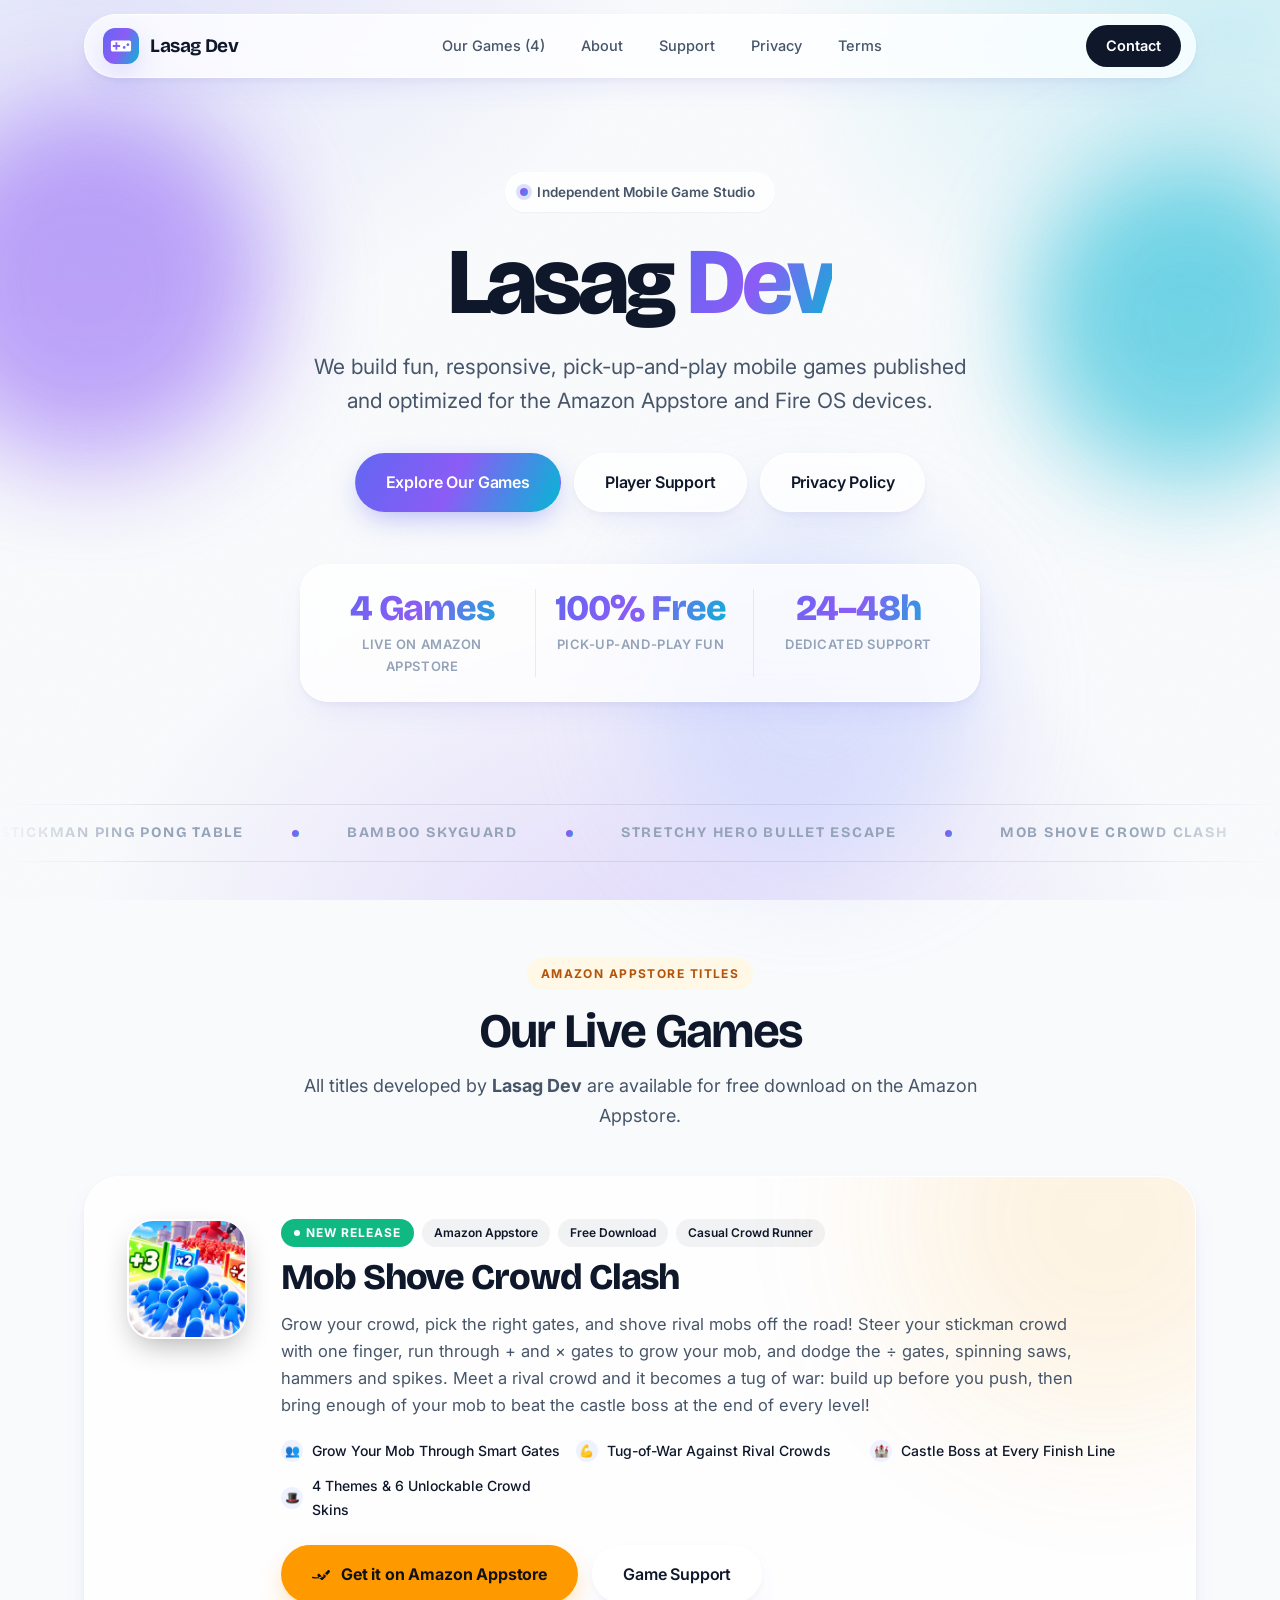
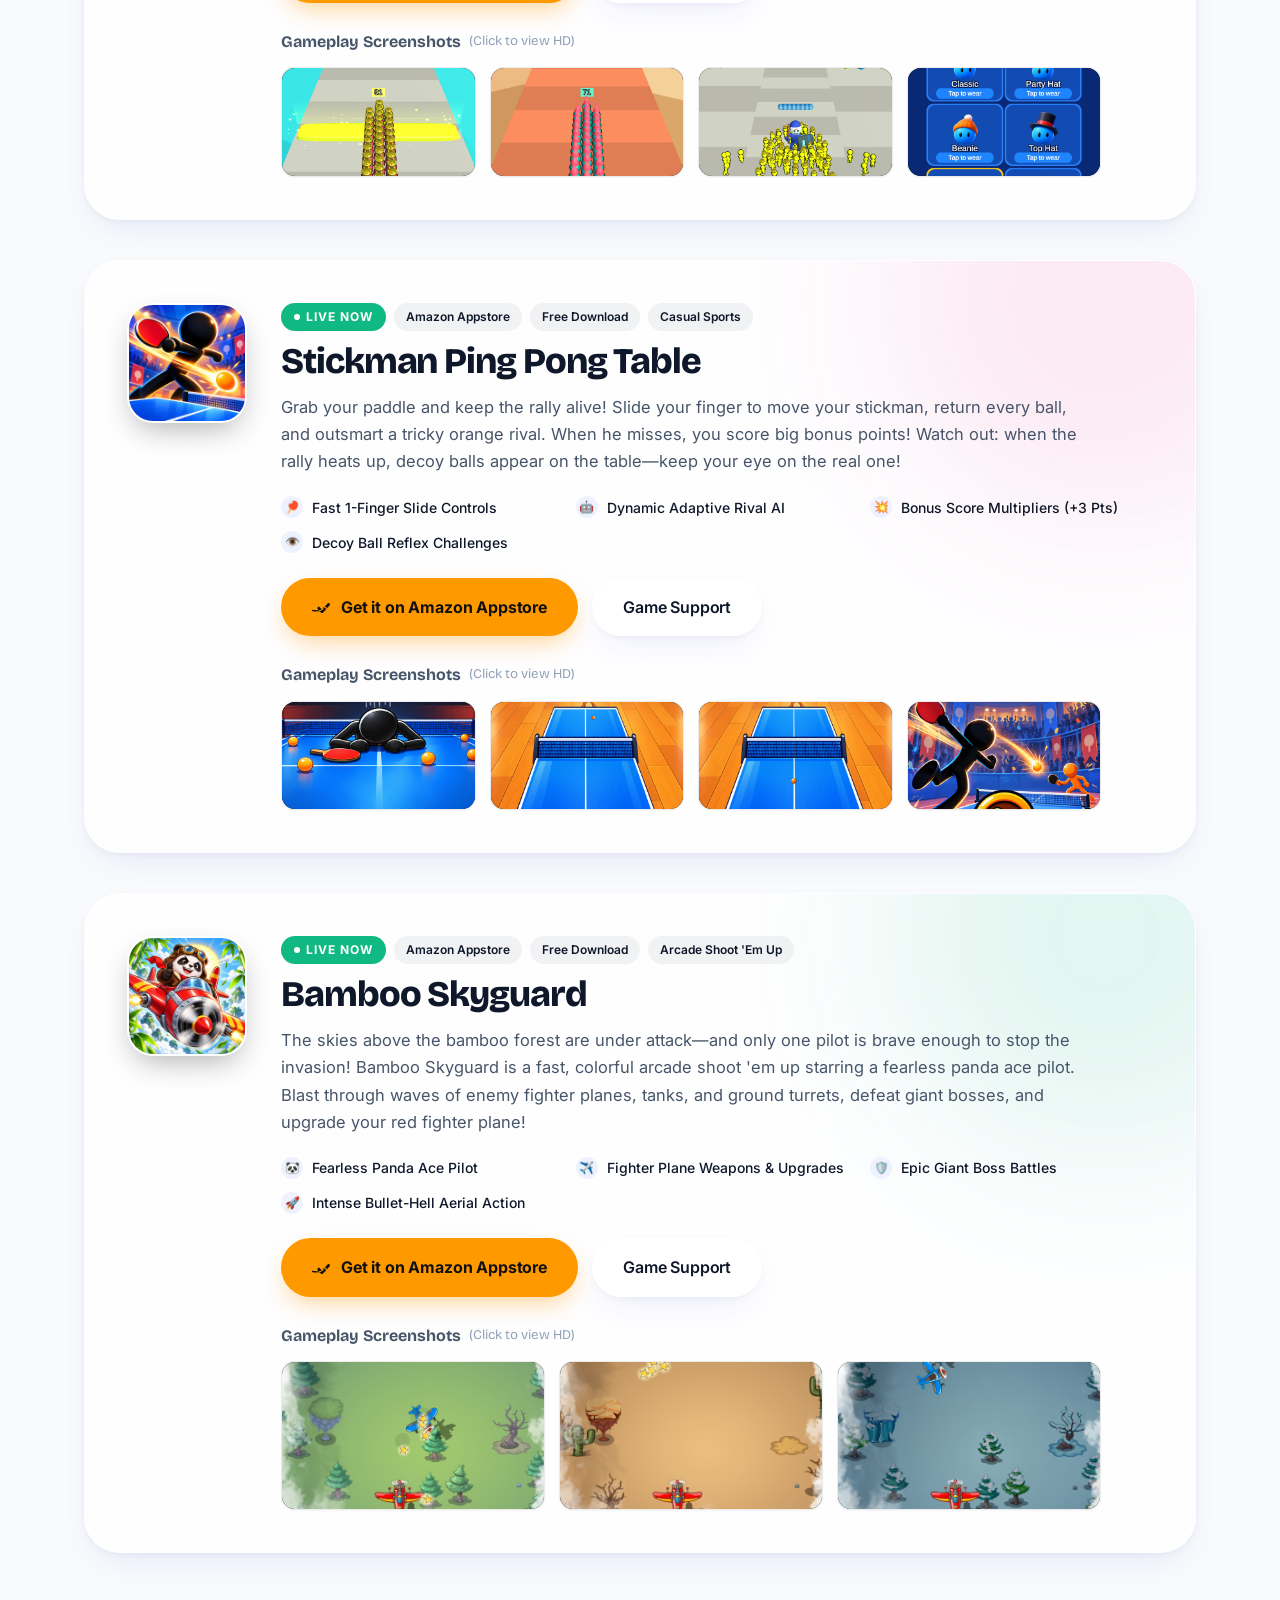
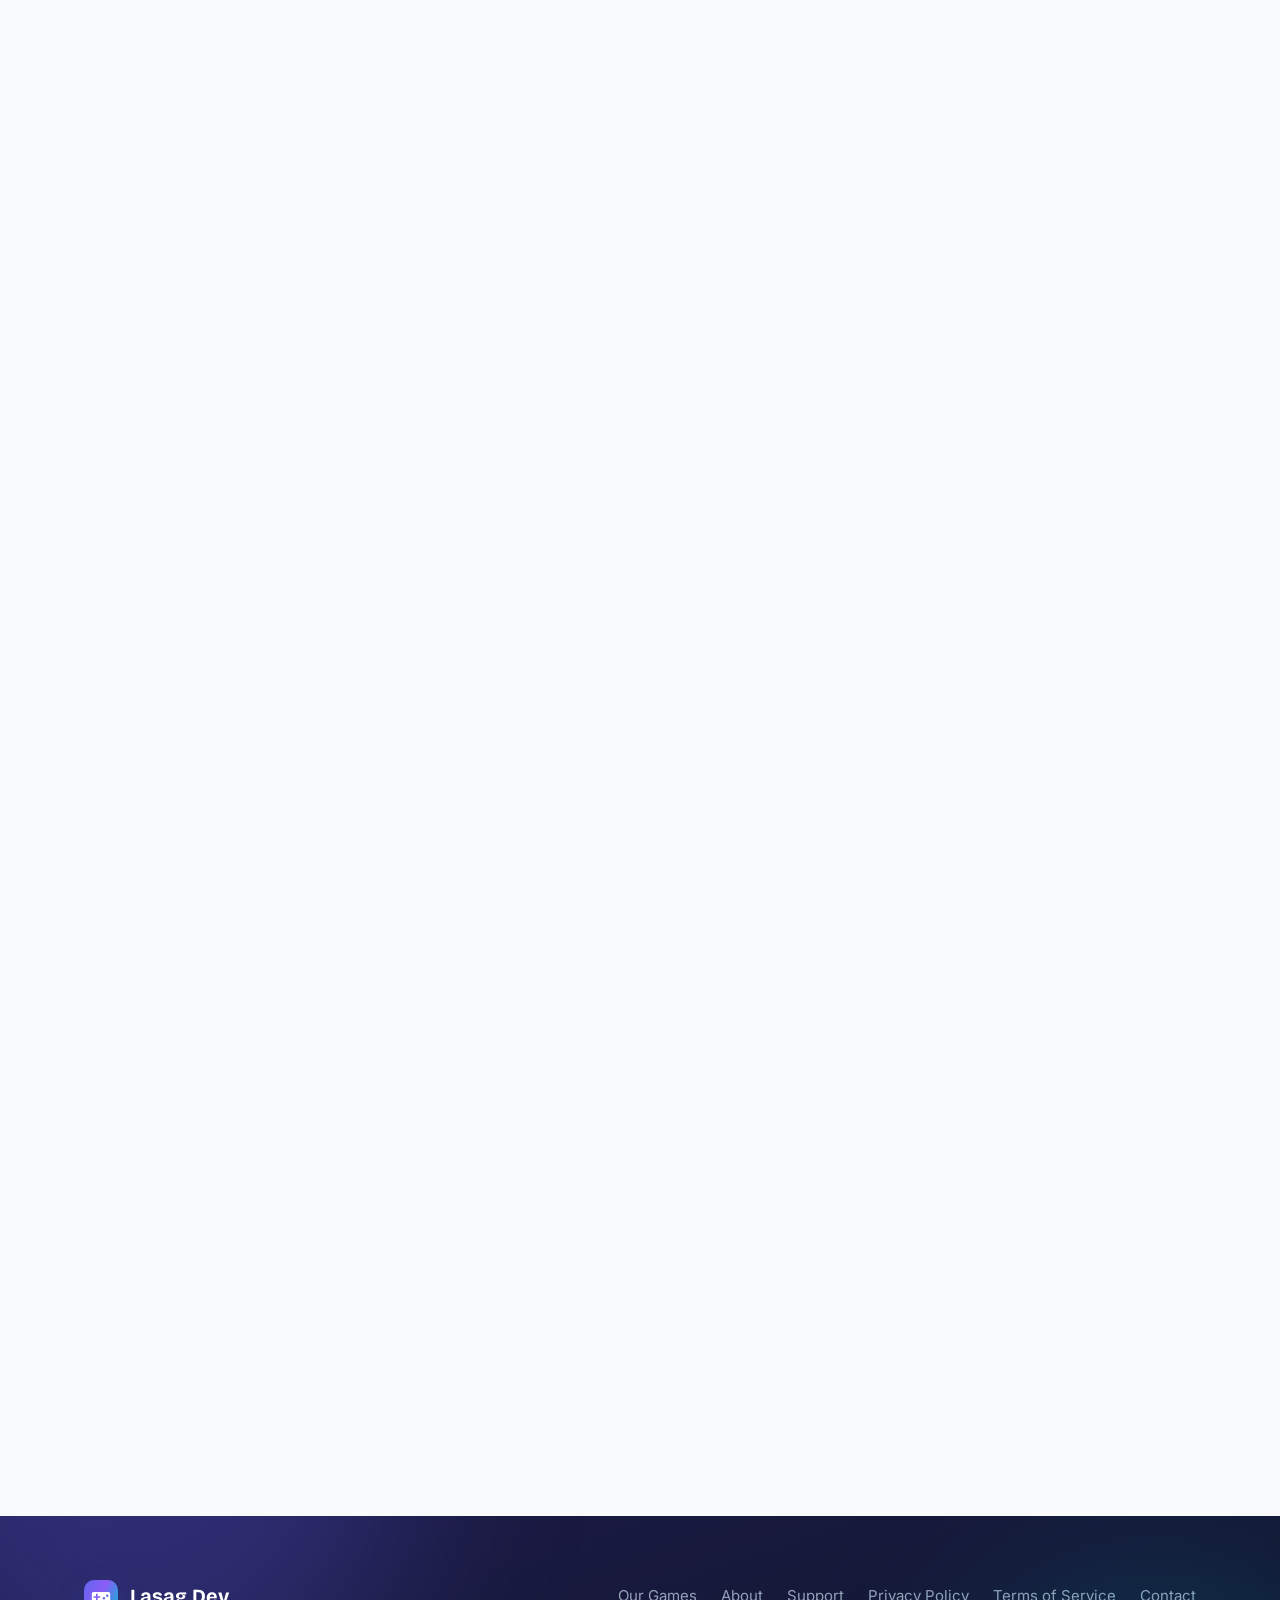
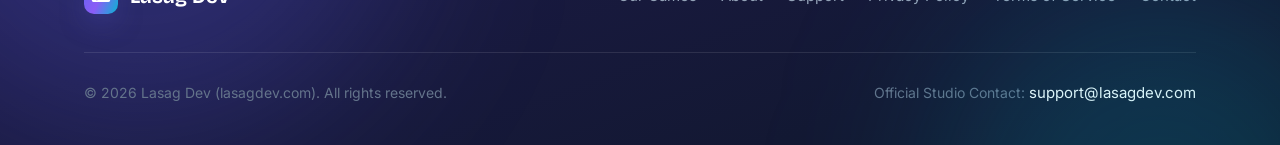
==== commit 0f7d90b1: "Add files via upload" ====
--- a/index.html
+++ b/index.html
@@ -4,7 +4,7 @@
   <meta charset="utf-8">
   <meta name="viewport" content="width=device-width, initial-scale=1">
   <title>Lasag Dev — Official Amazon Appstore Mobile Games</title>
-  <meta name="description" content="Lasag Dev is an independent game studio. Play our official Amazon Appstore games: Stickman Ping Pong Table, Bamboo Skyguard, and Stretchy Hero Bullet Escape.">
+  <meta name="description" content="Lasag Dev is an independent game studio. Play our official Amazon Appstore games: Stickman Ping Pong Table, Bamboo Skyguard, Stretchy Hero Bullet Escape, and Mob Shove Crowd Clash.">
   <meta name="theme-color" content="#F8FAFC">
   <link rel="canonical" href="https://lasagdev.com/">
 
@@ -38,7 +38,7 @@
       </a>
 
       <ul>
-        <li><a href="#games">Our Games (3)</a></li>
+        <li><a href="#games">Our Games (4)</a></li>
         <li><a href="#about">About</a></li>
         <li><a href="#support">Support</a></li>
         <li><a href="privacy-policy.html">Privacy</a></li>
@@ -61,7 +61,7 @@
 
 <!-- Mobile Navigation Drawer -->
 <nav class="mobile-menu" id="mobileMenu">
-  <a href="#games">Our Games (3 Live Titles)</a>
+  <a href="#games">Our Games (4 Live Titles)</a>
   <a href="#about">About Lasag Dev</a>
   <a href="#support">Player Support</a>
   <a href="privacy-policy.html">Privacy Policy</a>
@@ -89,7 +89,7 @@
     <!-- Quick Stats Bar -->
     <div class="stats reveal">
       <div class="stat">
-        <b>3 Games</b>
+        <b>4 Games</b>
         <span>Live on Amazon Appstore</span>
       </div>
       <div class="stat">
@@ -110,6 +110,7 @@
     <li>Stickman Ping Pong Table</li>
     <li>Bamboo Skyguard</li>
     <li>Stretchy Hero Bullet Escape</li>
+    <li>Mob Shove Crowd Clash</li>
     <li>Amazon Appstore Verified</li>
     <li>Fast 24-48h Support</li>
     <li>Clean Ad Policies</li>
@@ -117,6 +118,7 @@
     <li>Stickman Ping Pong Table</li>
     <li>Bamboo Skyguard</li>
     <li>Stretchy Hero Bullet Escape</li>
+    <li>Mob Shove Crowd Clash</li>
     <li>Amazon Appstore Verified</li>
     <li>Fast 24-48h Support</li>
     <li>Clean Ad Policies</li>
@@ -134,6 +136,79 @@
     </div>
 
     <div class="games-showcase-list">
+
+      <!-- GAME 4: Mob Shove Crowd Clash (newest release) -->
+      <article class="game-showcase-card card-amber reveal" id="game-mob-shove">
+        <div class="game-flex">
+          <div class="game-icon-wrap">
+            <img class="game-icon" src="assets/mobshove-icon.png" alt="Mob Shove Crowd Clash Icon" width="120" height="120" loading="lazy">
+          </div>
+
+          <div class="game-body">
+            <div class="game-header-row">
+              <div class="badges-group">
+                <span class="badge-live">New Release</span>
+                <span class="badge-pill">Amazon Appstore</span>
+                <span class="badge-pill">Free Download</span>
+                <span class="badge-pill">Casual Crowd Runner</span>
+              </div>
+            </div>
+
+            <h3 class="game-title">Mob Shove Crowd Clash</h3>
+            <p class="game-desc">
+              Grow your crowd, pick the right gates, and shove rival mobs off the road! Steer your stickman crowd with one finger, run through + and &times; gates to grow your mob, and dodge the &divide; gates, spinning saws, hammers and spikes. Meet a rival crowd and it becomes a tug of war: build up before you push, then bring enough of your mob to beat the castle boss at the end of every level!
+            </p>
+
+            <div class="feature-bullets">
+              <div class="bullet-item">
+                <span class="bullet-icon">👥</span>
+                <span>Grow Your Mob Through Smart Gates</span>
+              </div>
+              <div class="bullet-item">
+                <span class="bullet-icon">💪</span>
+                <span>Tug-of-War Against Rival Crowds</span>
+              </div>
+              <div class="bullet-item">
+                <span class="bullet-icon">🏰</span>
+                <span>Castle Boss at Every Finish Line</span>
+              </div>
+              <div class="bullet-item">
+                <span class="bullet-icon">🎩</span>
+                <span>4 Themes &amp; 6 Unlockable Crowd Skins</span>
+              </div>
+            </div>
+
+            <div class="game-cta-row">
+              <a class="btn btn-amazon" href="https://www.amazon.com/dp/B0HM3SQNBL" target="_blank" rel="noopener noreferrer">
+                <svg width="20" height="20" viewBox="0 0 24 24" fill="currentColor">
+                  <path d="M13.9 14.7c-2.4 1.8-5.9 2.7-8.9 2.7-4.2 0-8-1.5-10.9-4-.2-.2 0-.5.2-.4 3.1 1.7 6.9 2.8 10.7 2.8 2.7 0 5.6-.6 8.3-1.8.4-.2.8.2.6.7zm2.4-1.7c-.3-.4-2-.2-2.9-.1-.3 0-.3-.2-.1-.4 1.4-1 3.7-.7 4.1-.2.4.4.1 2.8-1.2 3.8-.2.2-.4.1-.3-.1.4-.8.7-2.6.4-3zM21 7.8c-.3-.4-.7-.6-1.1-.6-.5 0-.9.2-1.2.6L12 15.1l-2.7-2.8c-.3-.4-.7-.6-1.2-.6-.5 0-.9.2-1.2.6-.6.7-.6 1.7 0 2.4l4 4.1c.3.3.7.5 1.1.5s.8-.2 1.1-.5l7.9-8.5c.7-.6.7-1.8 0-2.5z"/>
+                </svg>
+                Get it on Amazon Appstore
+              </a>
+              <a class="btn btn-glass" href="#support">Game Support</a>
+            </div>
+
+            <div class="gallery-section-title">
+              <span>Gameplay Screenshots</span>
+              <small style="color:var(--ink-3); font-weight:normal;">(Click to view HD)</small>
+            </div>
+            <div class="gallery-grid">
+              <div class="gallery-thumb">
+                <img src="assets/mobshove-screen-1.png" alt="Mob Shove Crowd Clash Screenshot 1" loading="lazy">
+              </div>
+              <div class="gallery-thumb">
+                <img src="assets/mobshove-screen-2.png" alt="Mob Shove Crowd Clash Screenshot 2" loading="lazy">
+              </div>
+              <div class="gallery-thumb">
+                <img src="assets/mobshove-screen-3.png" alt="Mob Shove Crowd Clash Screenshot 3" loading="lazy">
+              </div>
+              <div class="gallery-thumb">
+                <img src="assets/mobshove-screen-4.png" alt="Mob Shove Crowd Clash Screenshot 4" loading="lazy">
+              </div>
+            </div>
+          </div>
+        </div>
+      </article>
 
       <!-- GAME 1: Stickman Ping Pong Table -->
       <article class="game-showcase-card card-pink reveal" id="game-ping-pong">
@@ -389,7 +464,7 @@
     <div class="contact reveal">
       <span class="tag g">Player Support</span>
       <h2>Need help with a game or account?</h2>
-      <p>Whether you need assistance with <strong>Stickman Ping Pong Table</strong>, <strong>Bamboo Skyguard</strong>, or <strong>Stretchy Hero Bullet Escape</strong>, our studio is here to help.</p>
+      <p>Whether you need assistance with <strong>Stickman Ping Pong Table</strong>, <strong>Bamboo Skyguard</strong>, <strong>Stretchy Hero Bullet Escape</strong>, or <strong>Mob Shove Crowd Clash</strong>, our studio is here to help.</p>
 
       <div class="email-box">
         <a class="mail" href="mailto:support@lasagdev.com">support@lasagdev.com</a>
@@ -435,7 +510,7 @@
       <a class="card linkcard reveal" href="privacy-policy.html">
         <div class="chip">🔒</div>
         <h3>Privacy Policy</h3>
-        <p>Official data privacy terms for <em>Stickman Ping Pong Table</em>, <em>Bamboo Skyguard</em>, and <em>Stretchy Hero Bullet Escape</em>.</p>
+        <p>Official data privacy terms for <em>Stickman Ping Pong Table</em>, <em>Bamboo Skyguard</em>, <em>Stretchy Hero Bullet Escape</em>, and <em>Mob Shove Crowd Clash</em>.</p>
       </a>
       <a class="card linkcard reveal" href="terms.html">
         <div class="chip">📄</div>
--- a/style.css
+++ b/style.css
@@ -613,6 +613,7 @@
 .card-pink::before { background: rgba(236, 72, 153, 0.25); }
 .card-green::before { background: rgba(16, 185, 129, 0.25); }
 .card-blue::before { background: rgba(6, 182, 212, 0.25); }
+.card-amber::before { background: rgba(245, 158, 11, 0.25); }
 
 .game-flex {
   position: relative;
